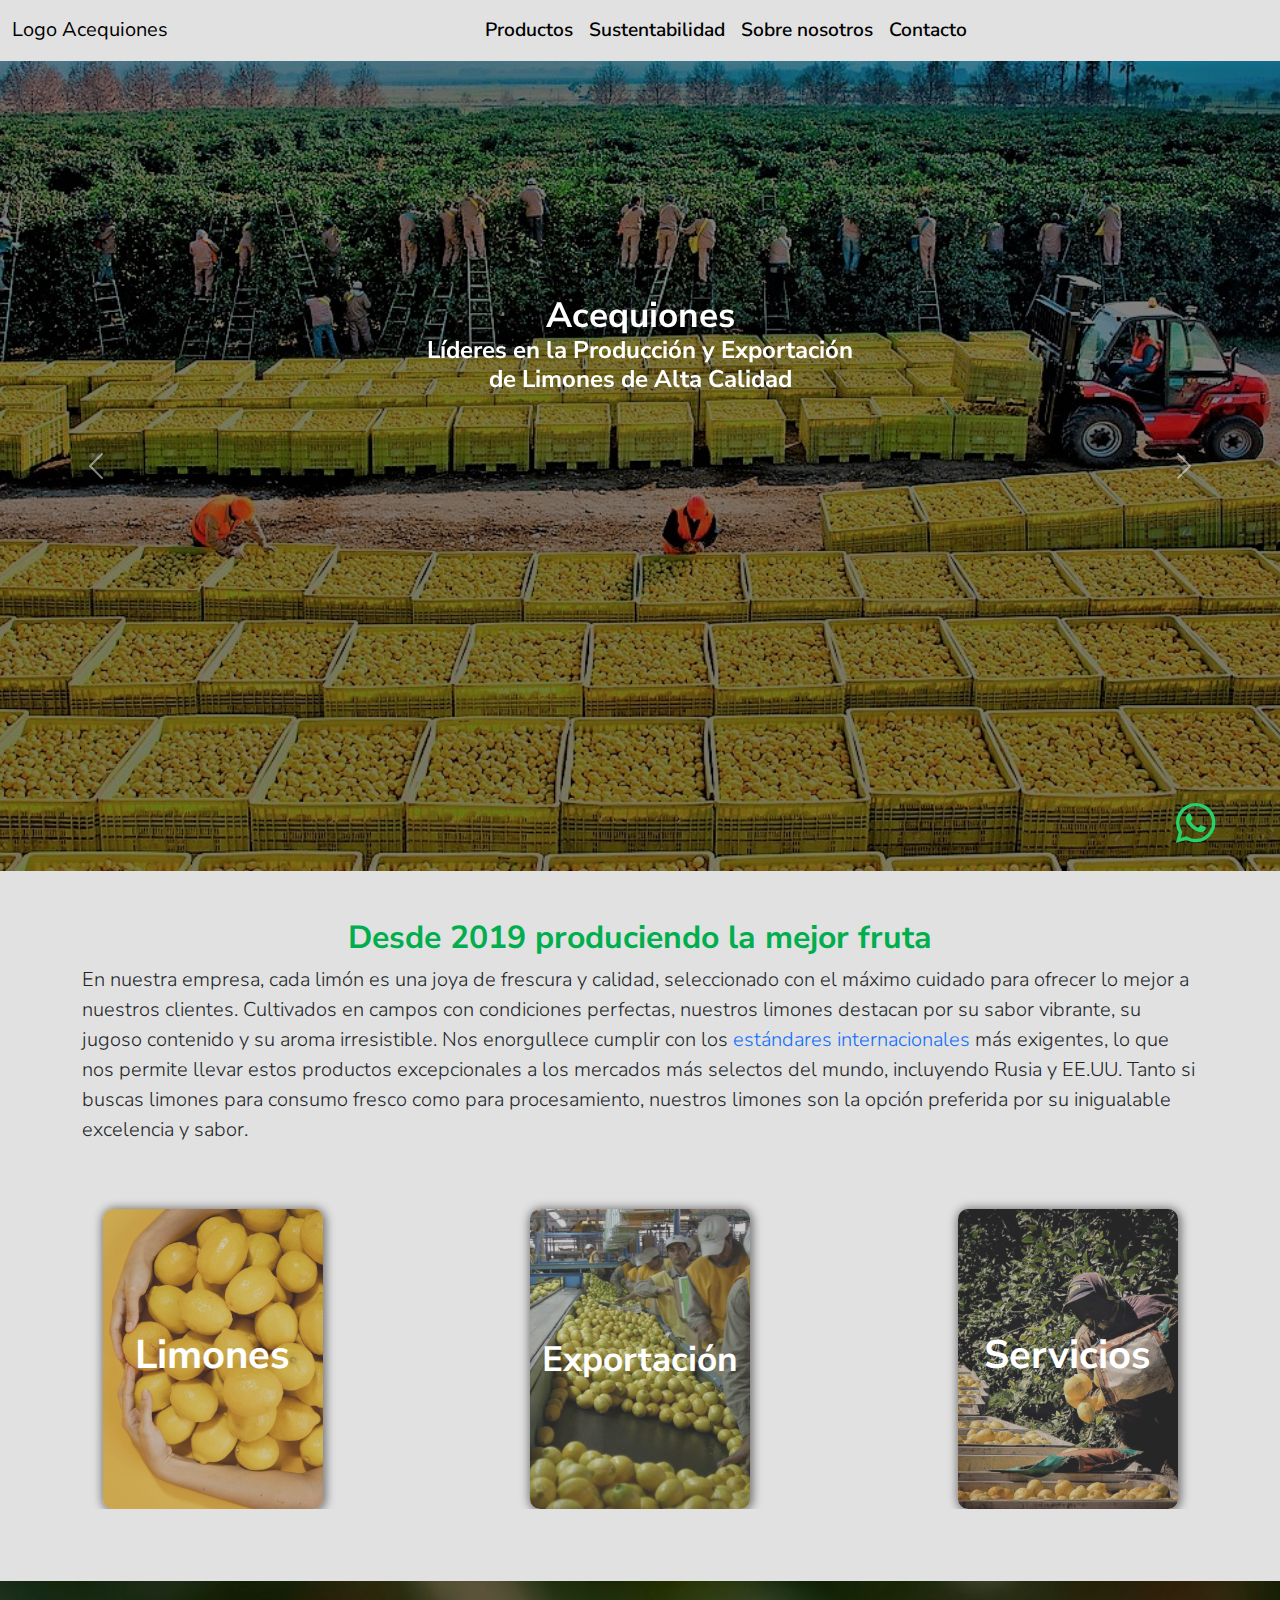
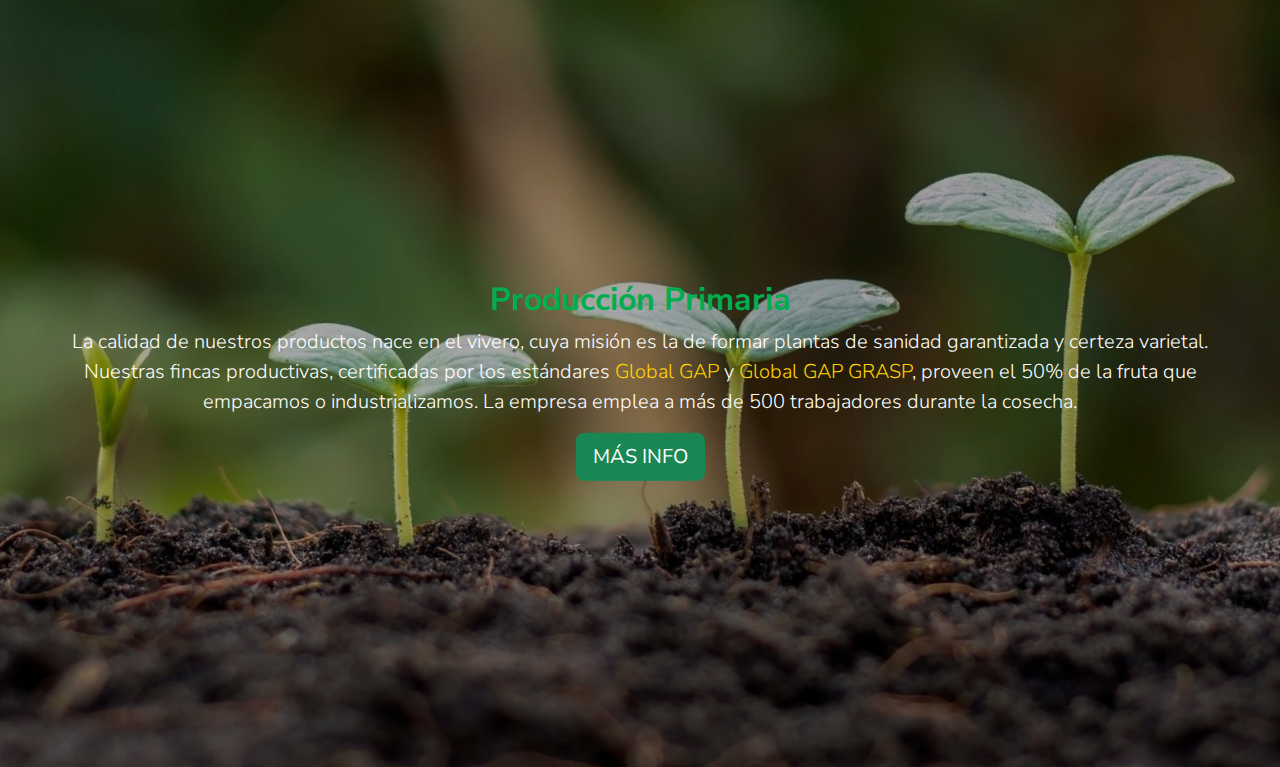
==== index.html @ 0bbd0c88 "section nro 3" ====
<!DOCTYPE html>
<html lang="es">
  <head>
    <meta charset="UTF-8" />
    <meta name="viewport" content="width=device-width, initial-scale=1.0" />
    <meta name="author" content="Alvarez Domínguez José Agustín" />
    <meta
      name="keywords"
      content="Acequiones, limones frescos, exportación de limones, comercio internacional de limones, limones premium, proveedor de limones, limones Argentina,limones EEUU,limones Rusia, venta de limones, limones de calidad, exportación de frutas, comercio global de limones"
    />
    <meta
      name="description"
      content="Acequiones es una empresa líder en la exportación de limones frescos de alta calidad. Proveemos limones premium desde Argentina a mercados internacionales como EE.UU. y Rusia, garantizando frescura y sabor natural en cada envío."
    />

    <link rel="icon" href="#" type="image/svg+xml" />
    <link rel="preconnect" href="https://fonts.googleapis.com" />
    <link rel="preconnect" href="https://fonts.gstatic.com" crossorigin />
    <link
      href="https://fonts.googleapis.com/css2?family=Montserrat:ital,wght@0,100..900;1,100..900&family=Nunito+Sans:ital,opsz,wght@0,6..12,200..1000;1,6..12,200..1000&display=swap"
      rel="stylesheet"
    />
    <link
      href="https://cdn.jsdelivr.net/npm/bootstrap@5.3.3/dist/css/bootstrap.min.css"
      rel="stylesheet"
      integrity="sha384-QWTKZyjpPEjISv5WaRU9OFeRpok6YctnYmDr5pNlyT2bRjXh0JMhjY6hW+ALEwIH"
      crossorigin="anonymous"
    />
    <link
      rel="stylesheet"
      href="https://cdn.jsdelivr.net/npm/bootstrap-icons@1.11.3/font/bootstrap-icons.min.css"
    />
    <link rel="stylesheet" href="./assets/css/style.css" />
    <title>Acequiones | Exportando Frescura Globalmente</title>
  </head>
  <body>
    <header>
      <nav class="navbar navbar-expand-lg">
        <div class="container-fluid">
          <a class="navbar-brand text-black" href="#">Logo Acequiones</a>
          <button
            class="navbar-toggler"
            type="button"
            data-bs-toggle="collapse"
            data-bs-target="#navbarNav"
            aria-controls="navbarNav"
            aria-expanded="false"
            aria-label="Toggle navigation"
          >
            <span class="navbar-toggler-icon"></span>
          </button>
          <div class="collapse navbar-collapse" id="navbarNav">
            <ul class="navbar-nav mx-auto">
              <li class="nav-item text-center">
                <a class="nav-link text-black animacion" href="#">Productos</a>
              </li>

              <li class="nav-item text-center">
                <a class="nav-link text-black animacion" href="#"
                  >Sustentabilidad</a
                >
              </li>
              <li class="nav-item text-center">
                <a class="nav-link text-black animacion" href="#"
                  >Sobre nosotros</a
                >
              </li>
              <li class="nav-item text-center">
                <a class="nav-link text-black animacion" href="#">Contacto</a>
              </li>
            </ul>
          </div>
        </div>
      </nav>
    </header>
    <main>
      <section>
        <div
          id="carouselAutoplaying"
          class="carousel slide d-flex justify-content-center align-items-center"
          data-bs-ride="carousel"
        >
          <div class="carousel-inner">
            <article class="carousel-item active">
              <img
                src="./assets/img/limon3-carousel.jpg"
                class="d-block carousel-img"
                alt="#"
              />
            </article>
            <article class="carousel-item">
              <img
                src="./assets/img/limon2-carousel.jpg"
                class="d-block carousel-img"
                alt="#"
              />
            </article>
            <div class="carousel-caption">
              <h1 class="titulo-principal">Acequiones</h1>
              <h2 class="titulo-principal lead">
                Líderes en la Producción y Exportación de Limones de Alta
                Calidad
              </h2>
            </div>
          </div>
          <button
            class="carousel-control-prev"
            type="button"
            data-bs-target="#carouselAutoplaying"
            data-bs-slide="prev"
          >
            <span class="carousel-control-prev-icon" aria-hidden="true"></span>
            <span class="visually-hidden">Previous</span>
          </button>
          <button
            class="carousel-control-next"
            type="button"
            data-bs-target="#carouselAutoplaying"
            data-bs-slide="next"
          >
            <span class="carousel-control-next-icon" aria-hidden="true"></span>
            <span class="visually-hidden">Next</span>
          </button>
        </div>
      </section>
      <section class="section-2">
        <article class="container py-5">
          <h3 class="h2 text-center">Desde 2019 produciendo la mejor fruta</h3>
          <p class="lead">
            En nuestra empresa, cada limón es una joya de frescura y calidad,
            seleccionado con el máximo cuidado para ofrecer lo mejor a nuestros
            clientes. Cultivados en campos con condiciones perfectas, nuestros
            limones destacan por su sabor vibrante, su jugoso contenido y su
            aroma irresistible. Nos enorgullece cumplir con los
            <a
              href="https://www.fao.org/fao-who-codexalimentarius/sh-proxy/en/?lnk=1&url=https%253A%252F%252Fworkspace.fao.org%252Fsites%252Fcodex%252FStandards%252FCXS%2B213-1999%252FCXS_213s.pdf"
              target="_blank"
              >estándares internacionales</a
            >
            más exigentes, lo que nos permite llevar estos productos
            excepcionales a los mercados más selectos del mundo, incluyendo
            Rusia y EE.UU. Tanto si buscas limones para consumo fresco como para
            procesamiento, nuestros limones son la opción preferida por su
            inigualable excelencia y sabor.
          </p>
        </article>
        <div class="container">
          <div class="row justify-content-between gap-3 centrar">
            <article
              class="col-12 col-md-5 col-lg-3 d-flex justify-content-center"
            >
              <div class="tarjeta-interna">
                <img
                  src="./assets/img/lemon-card.jpeg"
                  class="tarjeta-interna__image"
                  alt=""
                />
                <div class="tarjeta-externa">
                  <p class="fw-bold h1 text-white">Limones</p>
                </div>
              </div>
            </article>
            <article
              class="col-12 col-md-5 col-lg-3 d-flex justify-content-center"
            >
              <div class="tarjeta-interna">
                <img
                  src="./assets/img/lemo0n-card2.jpg"
                  class="tarjeta-interna__image"
                  alt=""
                />
                <div class="tarjeta-externa">
                  <p class="fw-bold titulo-principal text-white">Exportación</p>
                </div>
              </div>
            </article>
            <article
              class="col-12 col-md-5 col-lg-3 d-flex justify-content-center"
            >
              <a href="https://google.com.ar">
                <div class="tarjeta-interna">
                  <img
                    src="./assets/img/lemon-card3.jpg"
                    class="tarjeta-interna__image"
                    alt=""
                  />
                  <div class="tarjeta-externa">
                    <p class="fw-bold h1 text-white">Servicios</p>
                  </div>
                </div>
              </a>
            </article>
          </div>
        </div>
      </section>
      <section>
        <article class="section-2 position-relative pt-5">
          <img
            src="./assets/img/lemon-section3.jpg"
            class="carousel-img pt-4"
            alt="plantación de limones"
          />
          <div class="text-center p-2 overflow">
            <h3 class="h2">Producción Primaria</h3>
            <p class="lead ">
              La calidad de nuestros productos nace en el vivero, cuya misión es
              la de formar plantas de sanidad garantizada y certeza varietal.
              Nuestras fincas productivas, certificadas por los estándares
              <a href="https://www.globalgap.org/" class="amarillo-limon"
                >Global GAP</a
              >
              y
              <a href="https://www.globalgap.org/" class="amarillo-limon"
                >Global GAP GRASP</a
              >, proveen el 50% de la fruta que empacamos o industrializamos. La
              empresa emplea a más de 500 trabajadores durante la cosecha.
            </p>
            <a href="./assets/pages/aboutUs.html"
              ><button class="btn btn-lg btn-success">MÁS INFO</button></a
            >
          </div>
        </article>
      </section>
      <a
        href="https://wa.me/543813994145?text=Hola%20quiero%20realizar%20una%20consulta%20acerca%20de: "
        ><i class="bi bi-whatsapp icon-fixed"></i
      ></a>
    </main>
    <footer></footer>
    <script
      src="https://cdn.jsdelivr.net/npm/bootstrap@5.3.3/dist/js/bootstrap.bundle.min.js"
      integrity="sha384-YvpcrYf0tY3lHB60NNkmXc5s9fDVZLESaAA55NDzOxhy9GkcIdslK1eN7N6jIeHz"
      crossorigin="anonymous"
    ></script>
  </body>
</html>
---- assets/css/style.css ----
* {
  margin: 0;
  padding: 0;
  box-sizing: border-box;
}

:root {
  --verde-lima: #a8e06a;
  --verde-oscuro: #00ae4d;
  --amarillo-limon: #ffd500;
  --blanco: #ffffff;
  --gris-claro: #e1e1e1;
}

/* Colores principales */
.amarillo-limon {
  color: #ffd500;
}

.amarillo-limon:hover {
  color: #ffff00 !important;
}

.verde-lima {
  color: #a8e06a;
}

.verde-oscuro {
  color: #00ae4d;
}

body {
  font-family: "Nunito Sans", sans-serif;
  -webkit-font-smoothing: antialiased;
}

nav {
  background-color: var(--gris-claro);
}

/* Estilos del navbar */
.animacion {
  position: relative;
  display: inline-block;
  font-size: 1.2rem;
  font-weight: 600;
}

.animacion::after {
  content: "";
  position: absolute;
  bottom: 0;
  left: 0;
  width: 0;
  height: 3px;
  background-color: var(--verde-oscuro);
  transition: width 0.5s ease;
}

.animacion:hover::after {
  width: 95%;
}

/* Estilos del carousel */
.carousel-img {
  height: 90vh;
  width: 100%;
  object-fit: cover;
  object-position: 50% 20%;
  filter: brightness(65%);
}

.carousel-caption {
  position: absolute;
  top: 50%;
  left: 50%;
  transform: translate(-50%, -50%);
  text-align: center;
  color: var(--blanco);
}

.titulo-principal {
  font-weight: bold;
  font-size: 2.2rem;
  margin: 0;
}

.carousel-caption h2 {
  font-size: 1.5rem;
}

/* Estilos section 2  */
.section-2 {
  background-color: var(--gris-claro);
}
.section-2 h3 {
  color: var(--verde-oscuro);
  font-weight: bold;
}
.section-2 a {
  text-decoration: none;
}
.section-2 a:hover {
  color: blue;
}

/* Estilos de las card del section 2 */

.tarjeta-interna {
  position: relative;
  border-radius: 10px;
  width: 220px;
  height: 300px;
  background-color: whitesmoke;
  box-shadow: 1px 1px 12px grey;
  transform: preserve-3d;
  perspective: 2000px;
  display: flex;
  align-items: center;
  justify-content: center;
  color: #000;
}

.tarjeta-externa {
  top: 0;
  position: absolute;
  background-color: #6f6f6f58;
  width: 100%;
  height: 100%;
  border-radius: 10px;
  cursor: pointer;
  transition: all 0.5s;
  transform-origin: 0;
  box-shadow: 1px 1px 10px grey;
  display: flex;
  align-items: center;
  justify-content: center;
}

.tarjeta-interna:hover .tarjeta-externa {
  transition: all 0.5s;
  transform: rotateY(-80deg);
}

.tarjeta-interna__image {
  width: 100%;
  height: 100%;
  object-fit: cover;
  overflow: hidden;
  border-radius: 10px;
}

/* Estilos del section 3  */
.overflow {
  position: absolute;
  width: 90%;
  max-height: 450px;
  top: 55%;
  left: 50%;
  transform: translate(-50%, -50%);
  color: var(--blanco);
}

/* Estilos del icono fijo de WhatsApp */
.icon-fixed {
  position: fixed;
  bottom: 5%;
  right: 5%;
  font-size: 2.5rem;
  color: #25d366;
  z-index: 11;
}

/* Media queries correspondientes */

@media (max-width: 768px) {
  .carousel-caption h2 {
    font-size: 1.2rem;
  }
  .centrar {
    justify-content: center !important;
  }
}

@media (max-width: 576px) {
  .carousel-caption h2 {
    font-size: 1rem;
  }
}
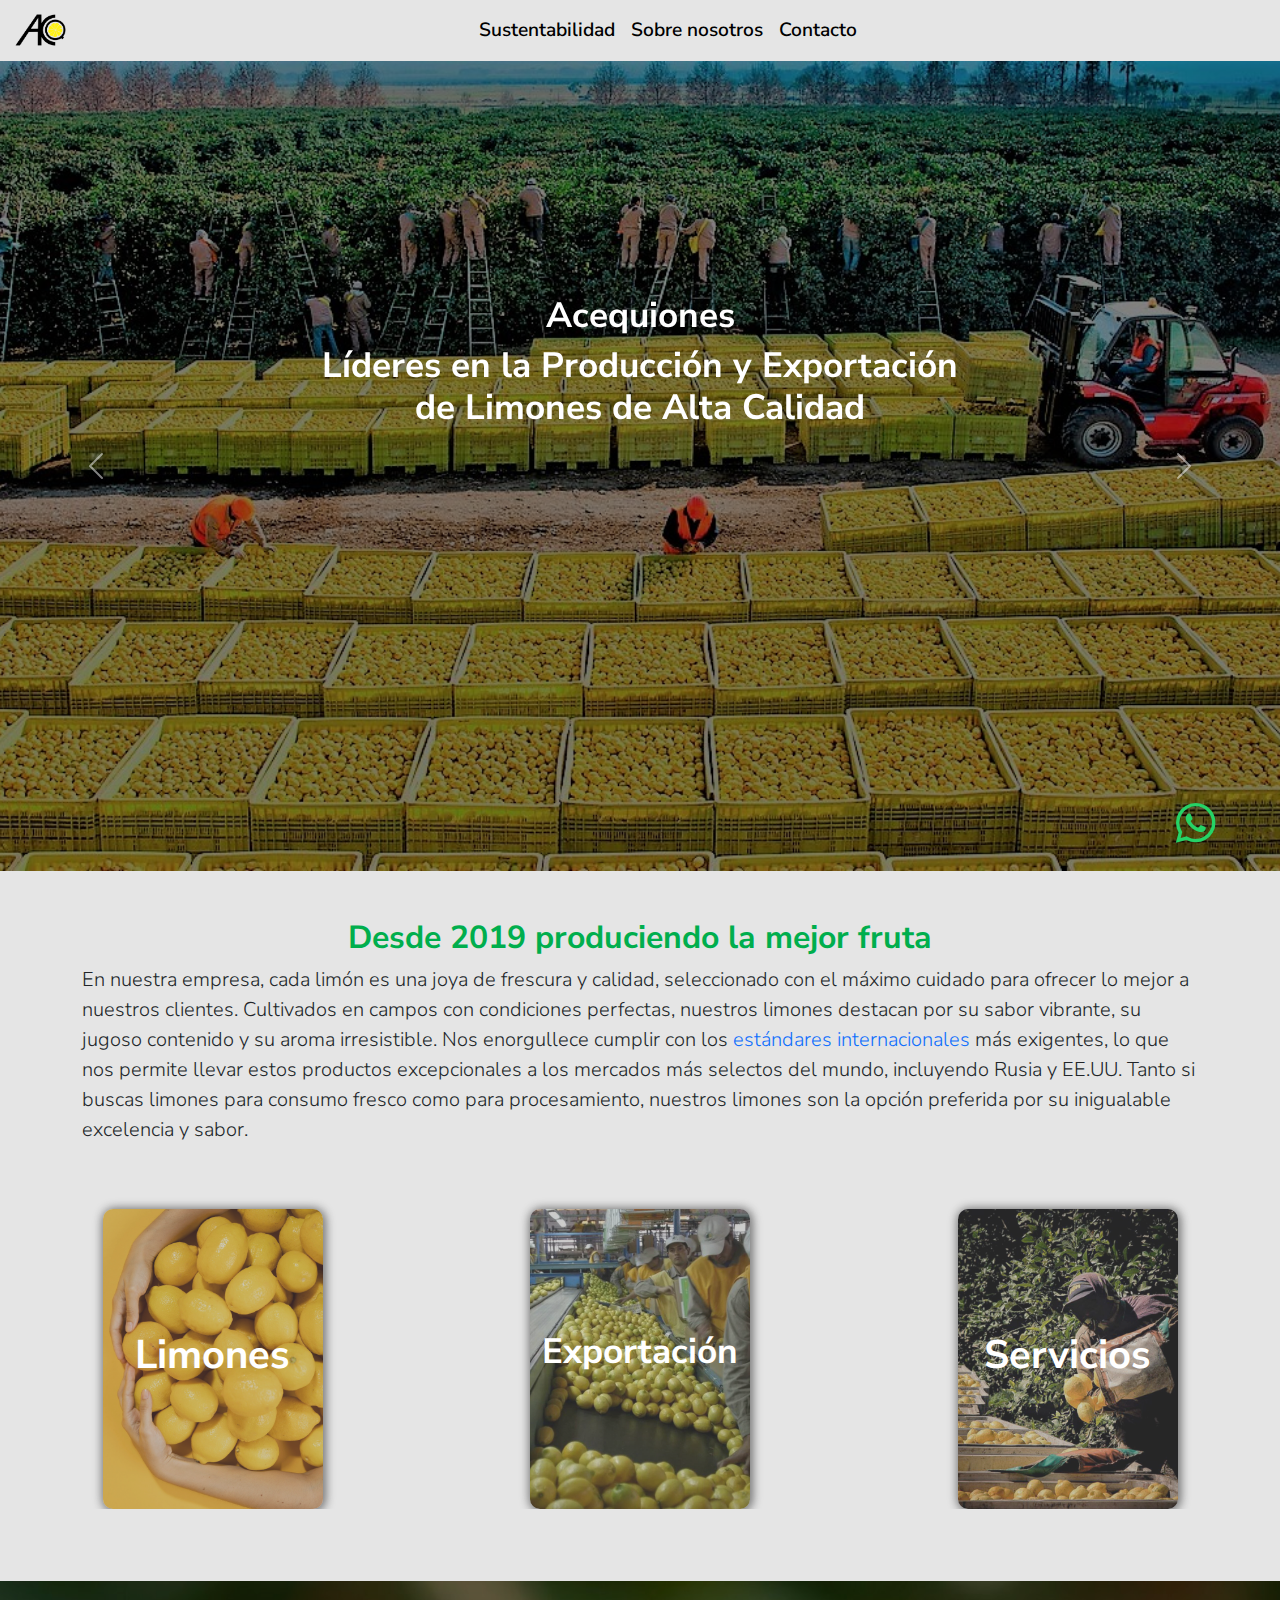
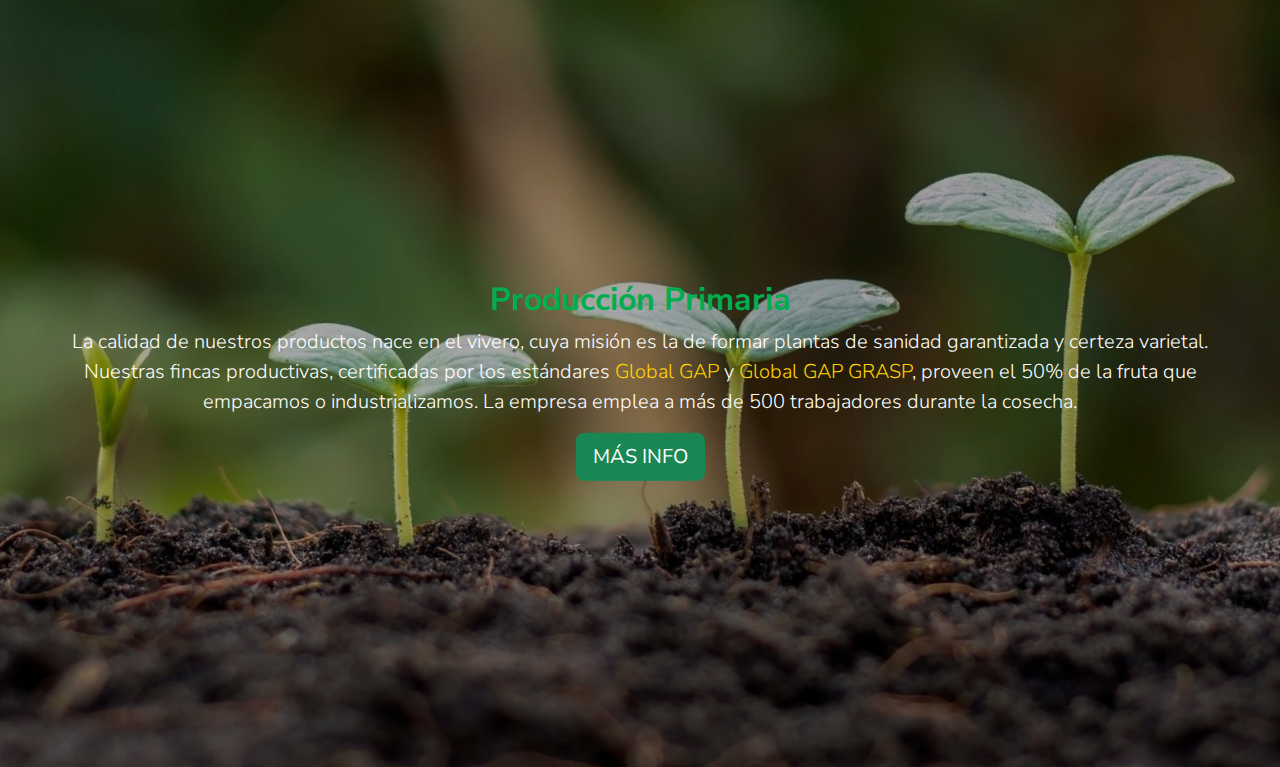
==== commit 92f99a6f: "Se creo la rama dev y se agregaron los archivos principales" ====
--- a/index.html
+++ b/index.html
@@ -13,7 +13,11 @@
       content="Acequiones es una empresa líder en la exportación de limones frescos de alta calidad. Proveemos limones premium desde Argentina a mercados internacionales como EE.UU. y Rusia, garantizando frescura y sabor natural en cada envío."
     />
 
-    <link rel="icon" href="#" type="image/svg+xml" />
+    <link
+      rel="icon"
+      href="./assets/img/logos/logo-blanco-svg.svg"
+      type="image/svg+xml"
+    />
     <link rel="preconnect" href="https://fonts.googleapis.com" />
     <link rel="preconnect" href="https://fonts.gstatic.com" crossorigin />
     <link
@@ -37,7 +41,12 @@
     <header>
       <nav class="navbar navbar-expand-lg">
         <div class="container-fluid">
-          <a class="navbar-brand text-black" href="#">Logo Acequiones</a>
+          <a href="./index.html">
+            <img
+              src="./assets/img/logos/logo-negro-png.png"
+              alt=""
+              class="img-brand"
+          /></a>
           <button
             class="navbar-toggler"
             type="button"
@@ -52,21 +61,25 @@
           <div class="collapse navbar-collapse" id="navbarNav">
             <ul class="navbar-nav mx-auto">
               <li class="nav-item text-center">
-                <a class="nav-link text-black animacion" href="#">Productos</a>
-              </li>
-
-              <li class="nav-item text-center">
-                <a class="nav-link text-black animacion" href="#"
+                <a
+                  class="nav-link text-black animacion"
+                  href="./assets/pages/sustentabilidad.html"
                   >Sustentabilidad</a
                 >
               </li>
               <li class="nav-item text-center">
-                <a class="nav-link text-black animacion" href="#"
+                <a
+                  class="nav-link text-black animacion"
+                  href="./assets/pages/sobre-nosotros.html"
                   >Sobre nosotros</a
                 >
               </li>
               <li class="nav-item text-center">
-                <a class="nav-link text-black animacion" href="#">Contacto</a>
+                <a
+                  class="nav-link text-black animacion"
+                  href="./assets/pages/contact.html"
+                  >Contacto</a
+                >
               </li>
             </ul>
           </div>
@@ -85,14 +98,14 @@
               <img
                 src="./assets/img/limon3-carousel.jpg"
                 class="d-block carousel-img"
-                alt="#"
+                alt="Campo de limones"
               />
             </article>
             <article class="carousel-item">
               <img
                 src="./assets/img/limon2-carousel.jpg"
                 class="d-block carousel-img"
-                alt="#"
+                alt="Camiones de limones"
               />
             </article>
             <div class="carousel-caption">
@@ -153,7 +166,8 @@
                 <img
                   src="./assets/img/lemon-card.jpeg"
                   class="tarjeta-interna__image"
-                  alt=""
+                  alt="limones amarillos"
+                  loading="lazy"
                 />
                 <div class="tarjeta-externa">
                   <p class="fw-bold h1 text-white">Limones</p>
@@ -167,7 +181,8 @@
                 <img
                   src="./assets/img/lemo0n-card2.jpg"
                   class="tarjeta-interna__image"
-                  alt=""
+                  alt="Hombres seleccionando limones"
+                  loading="lazy"
                 />
                 <div class="tarjeta-externa">
                   <p class="fw-bold titulo-principal text-white">Exportación</p>
@@ -177,12 +192,13 @@
             <article
               class="col-12 col-md-5 col-lg-3 d-flex justify-content-center"
             >
-              <a href="https://google.com.ar">
+              <a href="#">
                 <div class="tarjeta-interna">
                   <img
                     src="./assets/img/lemon-card3.jpg"
                     class="tarjeta-interna__image"
-                    alt=""
+                    alt="Hombre cosechando limones"
+                    loading="lazy"
                   />
                   <div class="tarjeta-externa">
                     <p class="fw-bold h1 text-white">Servicios</p>
@@ -199,10 +215,11 @@
             src="./assets/img/lemon-section3.jpg"
             class="carousel-img pt-4"
             alt="plantación de limones"
+            loading="lazy"
           />
           <div class="text-center p-2 overflow">
             <h3 class="h2">Producción Primaria</h3>
-            <p class="lead ">
+            <p class="lead">
               La calidad de nuestros productos nace en el vivero, cuya misión es
               la de formar plantas de sanidad garantizada y certeza varietal.
               Nuestras fincas productivas, certificadas por los estándares
@@ -215,14 +232,15 @@
               >, proveen el 50% de la fruta que empacamos o industrializamos. La
               empresa emplea a más de 500 trabajadores durante la cosecha.
             </p>
-            <a href="./assets/pages/aboutUs.html"
+            <a href="./assets/pages/error-404.html" target="_blank"
               ><button class="btn btn-lg btn-success">MÁS INFO</button></a
             >
           </div>
         </article>
       </section>
       <a
-        href="https://wa.me/543813994145?text=Hola%20quiero%20realizar%20una%20consulta%20acerca%20de: "
+        href="https://wa.me/543813994145?text=Hola%20quiero%20realizar%20una%20consulta%20acerca%20de:"
+        target="_blank"
         ><i class="bi bi-whatsapp icon-fixed"></i
       ></a>
     </main>
--- a/assets/css/style.css
+++ b/assets/css/style.css
@@ -9,7 +9,7 @@
   --verde-oscuro: #00ae4d;
   --amarillo-limon: #ffd500;
   --blanco: #ffffff;
-  --gris-claro: #e1e1e1;
+  --gris-claro: #e5e5e5;
 }
 
 /* Colores principales */
@@ -32,12 +32,16 @@
 body {
   font-family: "Nunito Sans", sans-serif;
   -webkit-font-smoothing: antialiased;
-}
-
+  display: flex;
+  flex-direction: column;
+  height: 100vh;
+}
+main {
+  flex-grow: 1;
+}
 nav {
   background-color: var(--gris-claro);
 }
-
 /* Estilos del navbar */
 .animacion {
   position: relative;
@@ -61,6 +65,11 @@
   width: 95%;
 }
 
+.img-brand {
+  width:auto;
+  max-width: 100%;
+  max-height: 40px;
+}
 /* Estilos del carousel */
 .carousel-img {
   height: 90vh;
@@ -74,6 +83,7 @@
   position: absolute;
   top: 50%;
   left: 50%;
+  width: 50%;
   transform: translate(-50%, -50%);
   text-align: center;
   color: var(--blanco);
@@ -82,11 +92,6 @@
 .titulo-principal {
   font-weight: bold;
   font-size: 2.2rem;
-  margin: 0;
-}
-
-.carousel-caption h2 {
-  font-size: 1.5rem;
 }
 
 /* Estilos section 2  */
@@ -161,6 +166,180 @@
   color: var(--blanco);
 }
 
+/* Estilos pagina de error-404 */
+
+.error_logo {
+  width: 100px;
+  height: 100px;
+}
+.error_container {
+  display: flex;
+  flex-direction: column;
+  justify-content: center;
+  align-items: center;
+  gap: 10px;
+  margin: 0 10px;
+}
+
+.error_code {
+  width: 100%;
+  margin: 0 auto;
+  font-weight: 800;
+  display: flex;
+  justify-content: center;
+  align-items: center;
+  gap: 10px;
+}
+
+.error_code p {
+  font-size: 6rem;
+}
+
+.error_code p:first-of-type {
+  animation: fall 0.8s linear;
+  transform: rotateZ(-20deg);
+  color: rgb(14, 14, 14);
+}
+
+.error_code p:last-of-type {
+  animation: fall 1s linear;
+  transform: rotateZ(8deg);
+  color: rgb(14, 14, 14);
+}
+
+.error_code p:nth-of-type(2) {
+  color: var(--amarillo-limon);
+  animation: bounce 0.5s 1.2s linear forwards;
+  opacity: 0;
+}
+
+.error_title {
+  font-size: 1.7rem;
+  font-weight: 700;
+  padding: 0 3%;
+  text-align: center;
+  color: var(--gris-claro);
+}
+
+.error_description {
+  font-size: 1.2rem;
+  text-align: center;
+  line-height: 1.6;
+  padding: 0 10%;
+  color: var(--gris-claro);
+}
+
+/* Estilos de la pagina de contacto */
+
+.contacto-titulo {
+  color: white;
+  letter-spacing: 3px;
+}
+
+
+.contact-bg {
+  background-image: url("../img/contact-img.jpg");
+  background-size: cover;
+  background-position: center;
+  background-repeat: no-repeat;
+  background-attachment: fixed;
+}
+.contact-map {
+  width: 100%;
+  height: 15rem;
+  border-radius: 8px;
+  filter: brightness(75%);
+  transition: 0.3s;
+}
+.contact-map:hover {
+  filter: brightness(100%);
+}
+
+.form-control:focus {
+  box-shadow: none;
+}
+
+/* Pagina de contacto */
+.text-area-consulta {
+  resize: none;
+  max-height: 80px !important;
+  min-height: 60px !important;
+  field-sizing: content;
+}
+
+.mapaAcequiones {
+  border: 0;
+  width: 100%;
+  height: 380px;
+  border-radius: 8px;
+  filter: brightness(80%);
+  transition-duration: 0.3s;
+}
+
+.mapaAcequiones:hover {
+  filter: brightness(100%);
+}
+.flexible {
+  display: flex;
+  justify-content: center;
+  gap: 1.5rem;
+  padding: 3rem;
+}
+
+.paddingResponsive {
+  padding: 3rem;
+}
+
+/* Boton de submit de formulario de contacto */
+
+.btn-contacto {
+  position: relative;
+  display: inline-block;
+  padding: 12px 24px;
+  border: none;
+  font-size: 16px;
+  background-color: inherit;
+  border-radius: 100px;
+  font-weight: 600;
+  color: #ffffffc1;
+  box-shadow: 0 0 0 2px #ffffff20;
+  cursor: pointer;
+  overflow: hidden;
+  transition: all 0.6s cubic-bezier(0.23, 1, 0.32, 1);
+}
+
+.btn-contacto span:last-child {
+  position: absolute;
+  top: 50%;
+  left: 50%;
+  transform: translate(-50%, -50%);
+  width: 20px;
+  height: 20px;
+  background-color: var(--verde-lima);
+  border-radius: 50%;
+  opacity: 0;
+  transition: all 0.8s cubic-bezier(0.23, 1, 0.32, 1);
+}
+
+.btn-contacto span:first-child {
+  position: relative;
+  z-index: 1;
+}
+
+.btn-contacto:hover {
+  color: var(--blanco);
+}
+
+.btn-contacto:active {
+  scale: 0.95;
+}
+
+.btn-contacto:hover span:last-child {
+  width: 150px;
+  height: 150px;
+  opacity: 1;
+}
+
 /* Estilos del icono fijo de WhatsApp */
 .icon-fixed {
   position: fixed;
@@ -186,4 +365,39 @@
   .carousel-caption h2 {
     font-size: 1rem;
   }
-}
+  .mapaAcequiones {
+    height: 175px;
+  }
+}
+
+@keyframes fall {
+  0% {
+    transform: translateY(-100vh);
+  }
+  100% {
+    transform: translateY(0);
+  }
+}
+
+@keyframes bounce {
+  0%,
+  40%,
+  75%,
+  95% {
+    transform: translateY(0);
+    opacity: 1;
+  }
+  15% {
+    transform: translateY(20px);
+  }
+  65% {
+    transform: translateY(95px);
+  }
+  85% {
+    transform: translateY(15px);
+  }
+  100% {
+    transform: rotateZ(25deg);
+    opacity: 1;
+  }
+}
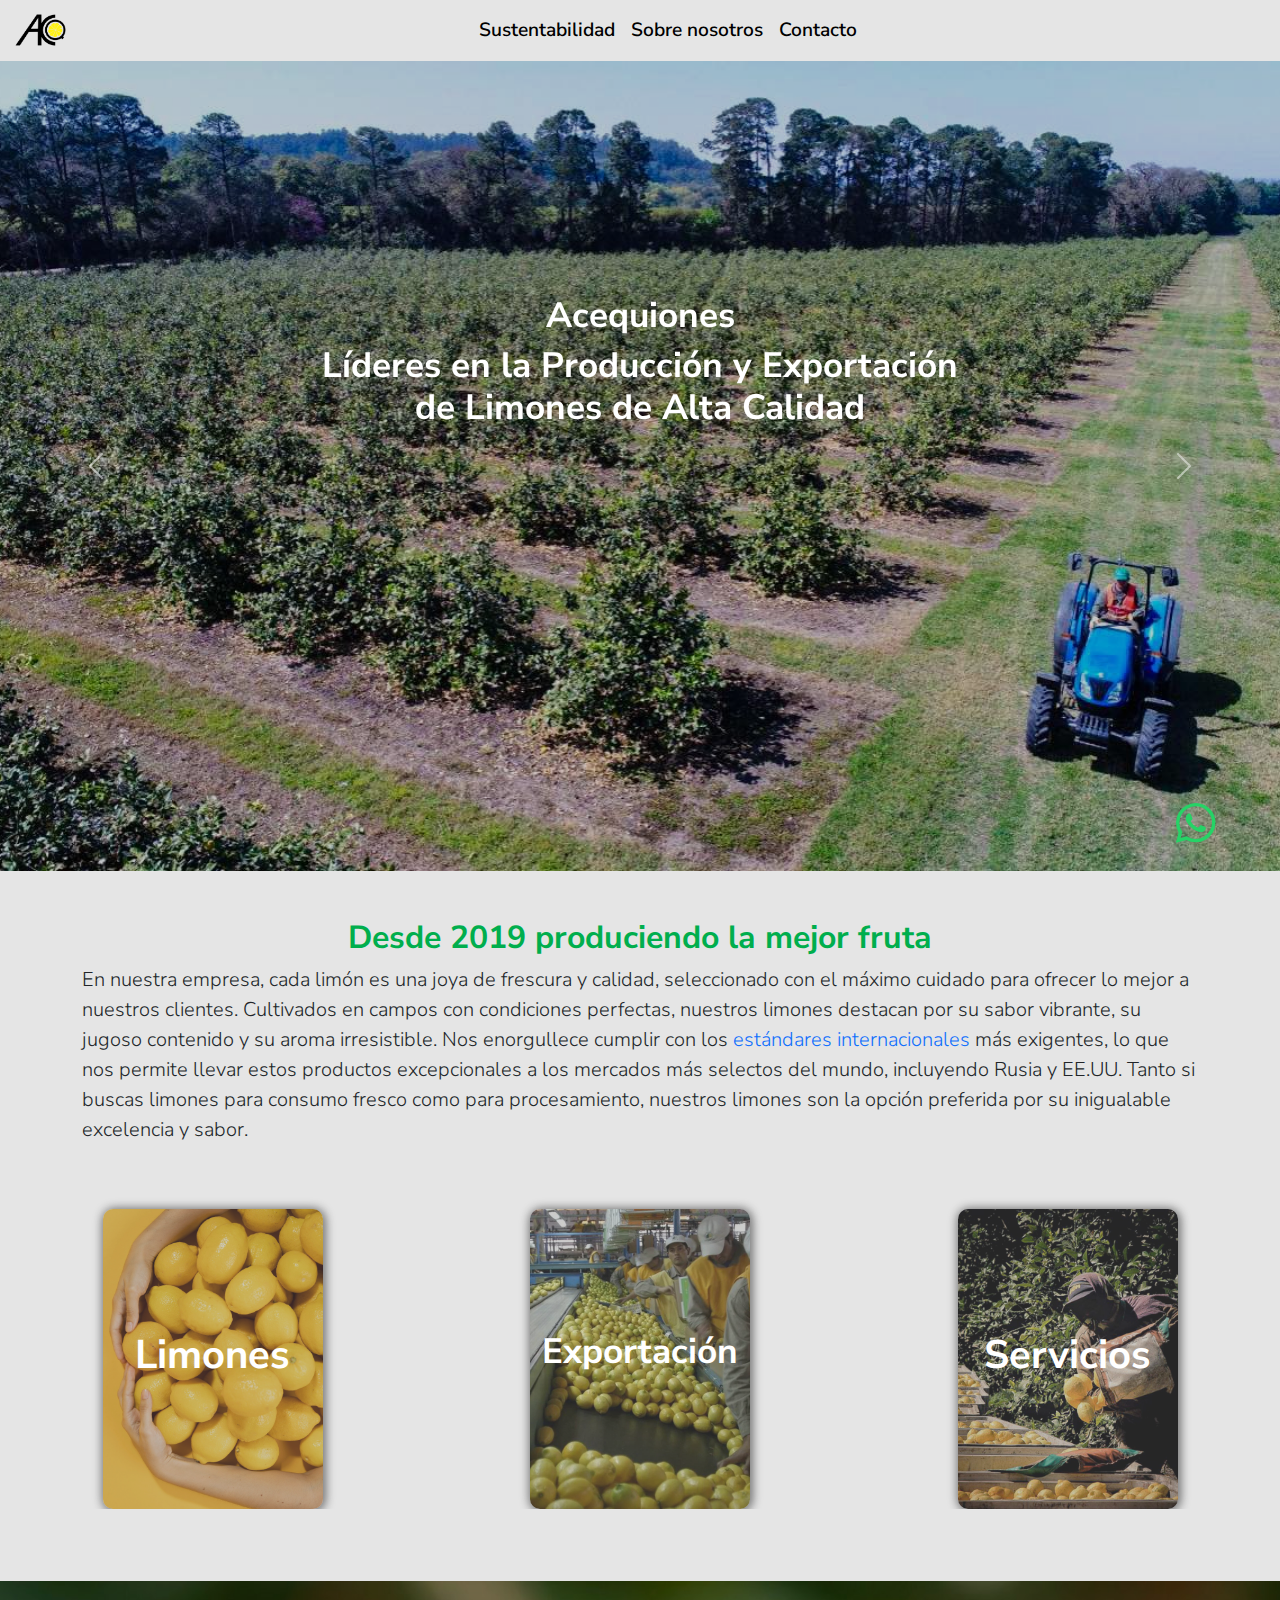
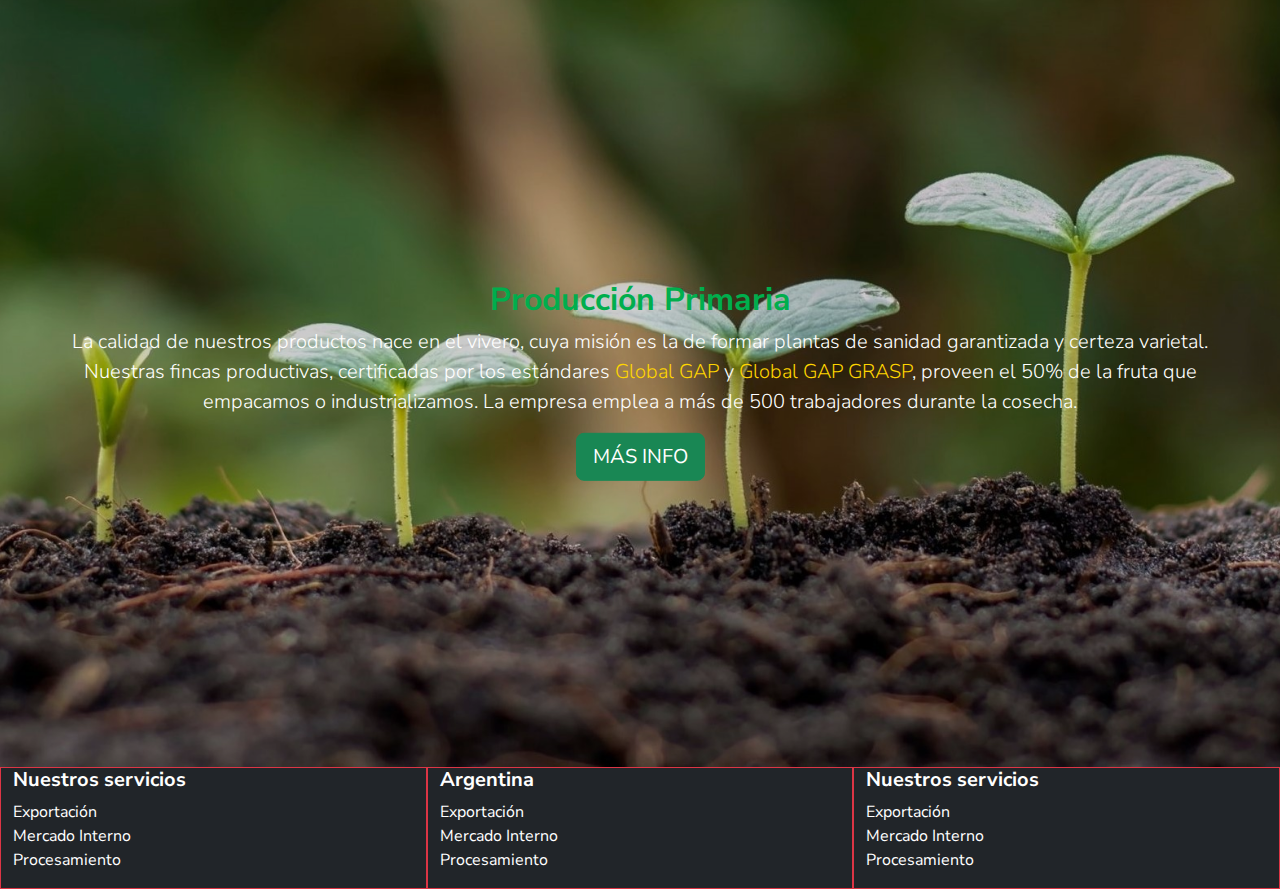
==== commit 06352865: "Se agregaron atributos al formulario de contacto" ====
--- a/index.html
+++ b/index.html
@@ -96,7 +96,7 @@
           <div class="carousel-inner">
             <article class="carousel-item active">
               <img
-                src="./assets/img/limon3-carousel.jpg"
+                src="./assets/img/images-acequiones/campo-imagen3.jpeg"
                 class="d-block carousel-img"
                 alt="Campo de limones"
               />
@@ -238,17 +238,54 @@
           </div>
         </article>
       </section>
+      <section></section>
       <a
         href="https://wa.me/543813994145?text=Hola%20quiero%20realizar%20una%20consulta%20acerca%20de:"
         target="_blank"
         ><i class="bi bi-whatsapp icon-fixed"></i
       ></a>
     </main>
-    <footer></footer>
+    <footer class="bg-dark text-white">
+      <section class="container-fluid">
+        <div class="row">
+          <article class="col-12 col-md-4 col-lg-4 border border-danger">
+            <div class="">
+              <ul class="list-unstyled">
+                <h5 class="fw-bold">Nuestros servicios</h5>
+                <li>Exportación</li>
+                <li>Mercado Interno</li>
+                <li>Procesamiento</li>
+              </ul>
+            </div>
+          </article>
+          <article class="col-12 col-md-4 col-lg-4 border border-danger">
+            <div class="">
+              <ul class="list-unstyled">
+                <h5 class="fw-bold">Argentina</h5>
+                <li>Exportación</li>
+                <li>Mercado Interno</li>
+                <li>Procesamiento</li>
+              </ul>
+            </div>
+          </article>
+          <article class="col-12 col-md-4 col-lg-4 border border-danger">
+            <div class="">
+              <ul class="list-unstyled">
+                <h5 class="fw-bold">Nuestros servicios</h5>
+                <li>Exportación</li>
+                <li>Mercado Interno</li>
+                <li>Procesamiento</li>
+              </ul>
+            </div>
+          </article>
+        </div>
+      </section>
+    </footer>
     <script
       src="https://cdn.jsdelivr.net/npm/bootstrap@5.3.3/dist/js/bootstrap.bundle.min.js"
       integrity="sha384-YvpcrYf0tY3lHB60NNkmXc5s9fDVZLESaAA55NDzOxhy9GkcIdslK1eN7N6jIeHz"
       crossorigin="anonymous"
     ></script>
+    <script src="./assets/js/main.js"></script>
   </body>
 </html>
--- a/assets/css/style.css
+++ b/assets/css/style.css
@@ -76,7 +76,7 @@
   width: 100%;
   object-fit: cover;
   object-position: 50% 20%;
-  filter: brightness(65%);
+  filter: brightness(80%);
 }
 
 .carousel-caption {
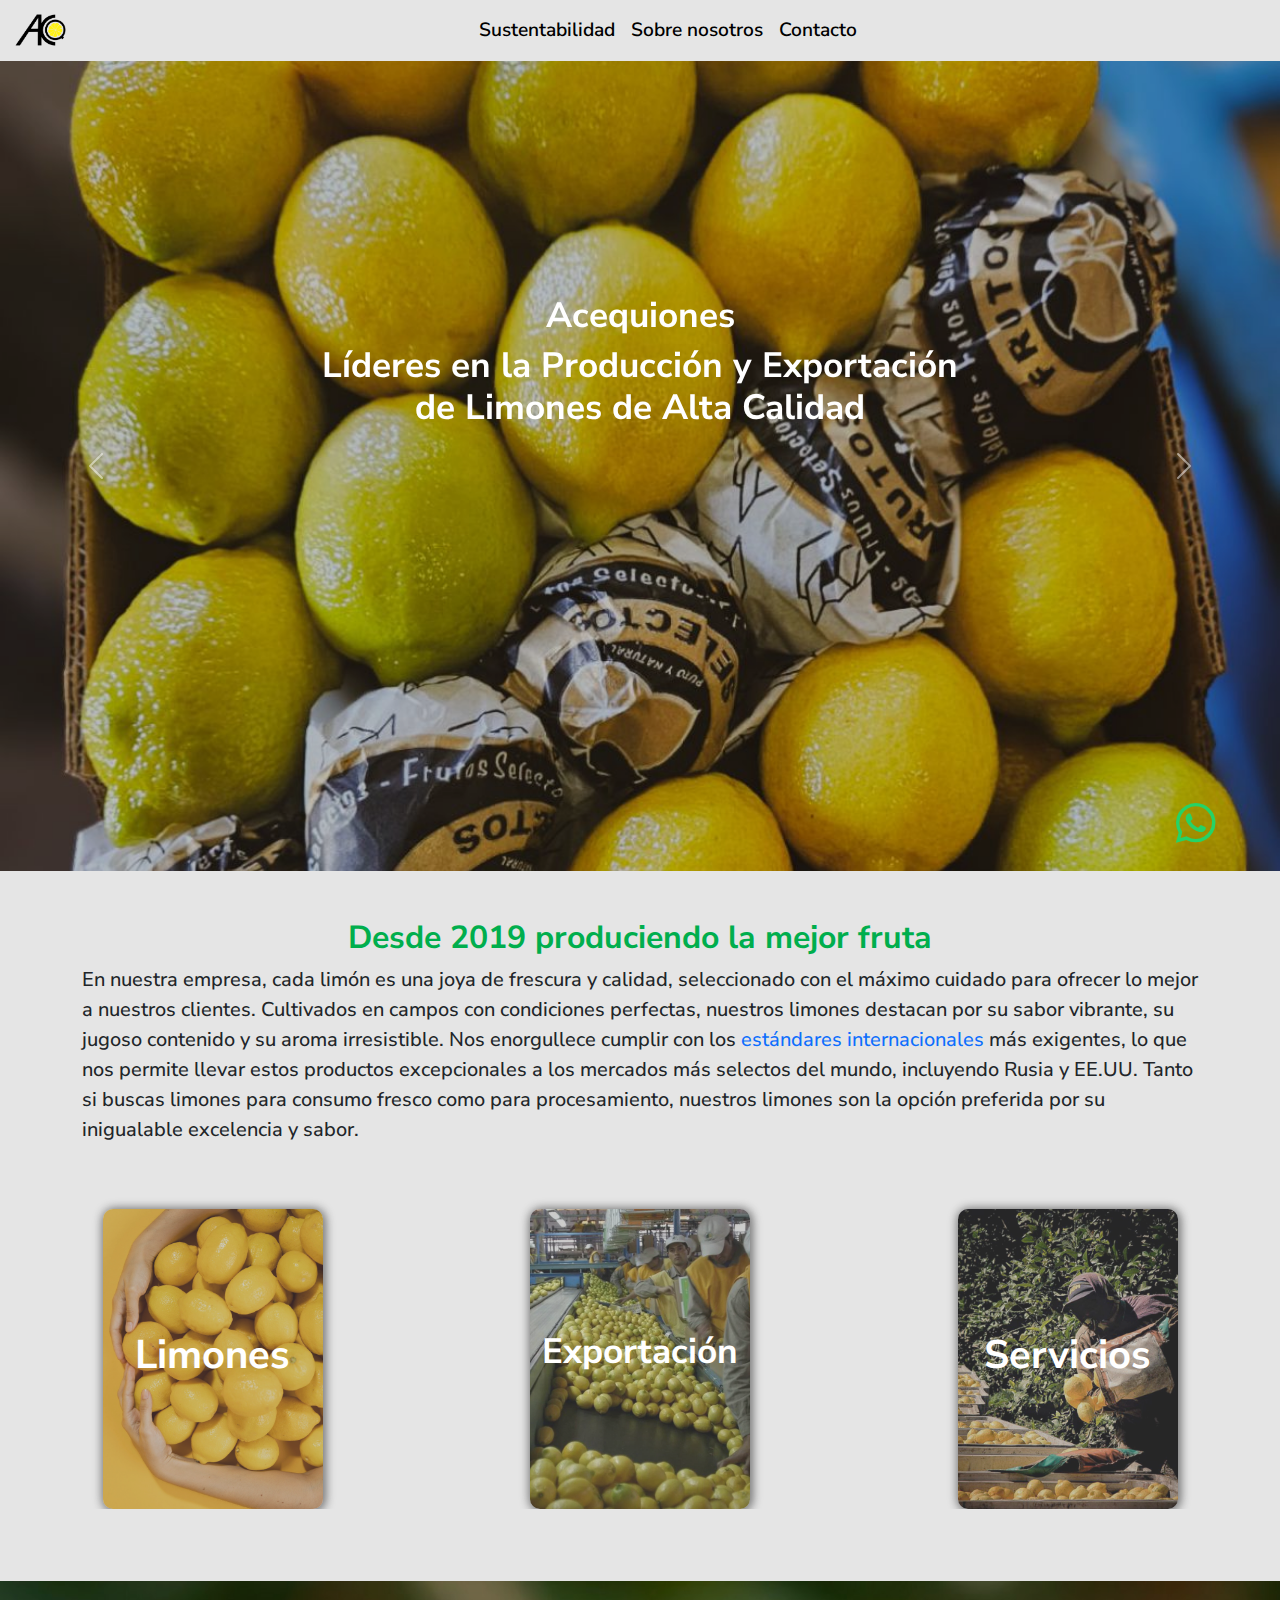
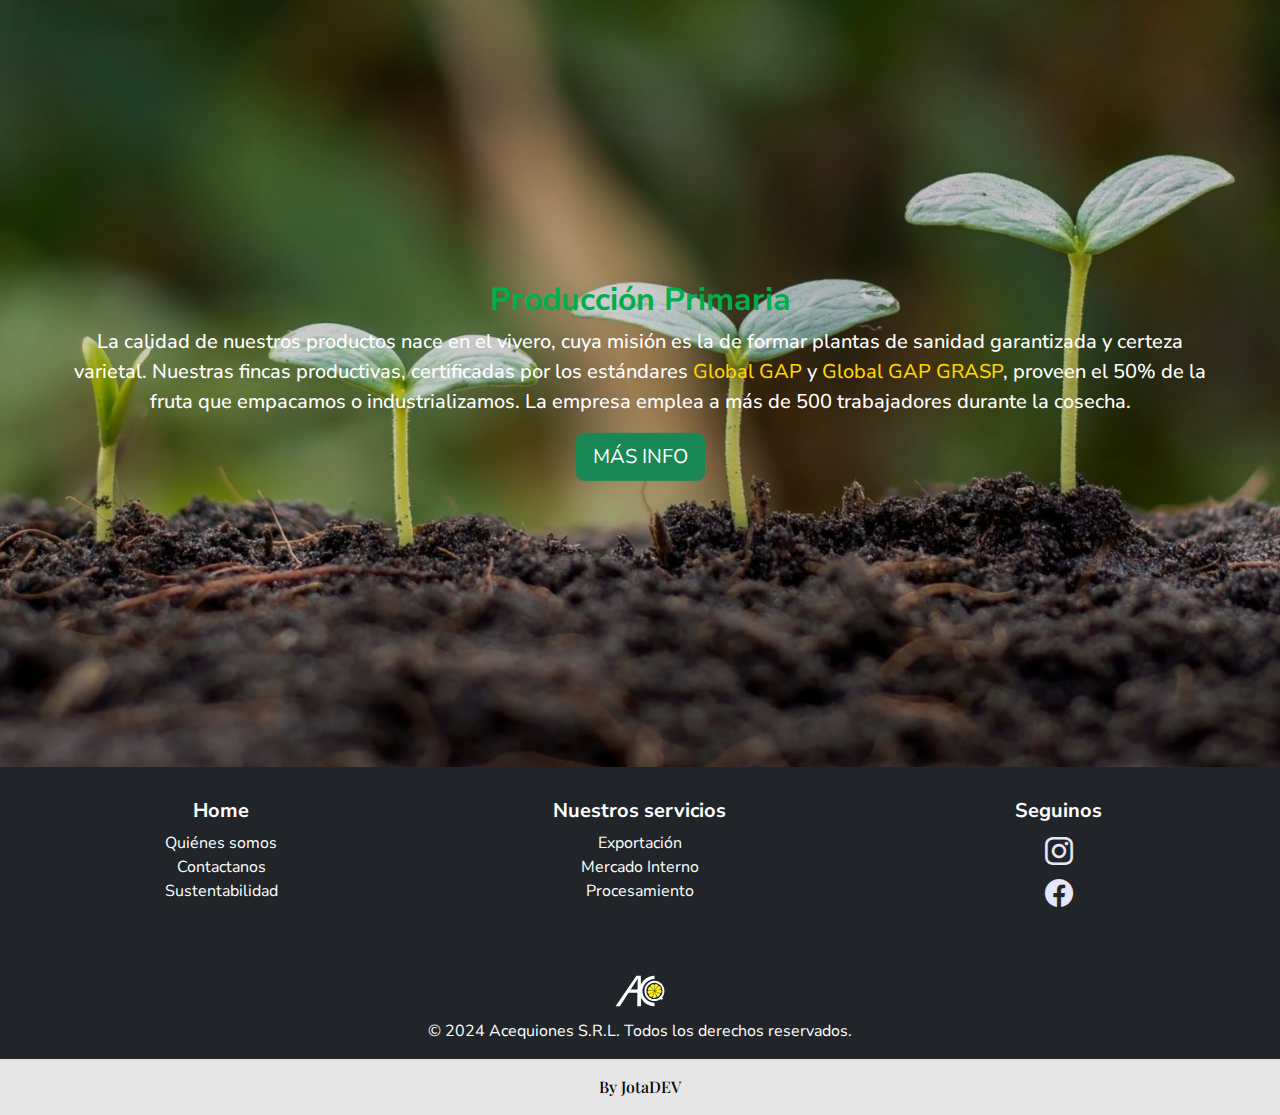
==== commit b1dff916: "Se realizo footer, y se agregaron estilos al index." ====
--- a/index.html
+++ b/index.html
@@ -47,6 +47,7 @@
               alt=""
               class="img-brand"
           /></a>
+
           <button
             class="navbar-toggler"
             type="button"
@@ -96,7 +97,7 @@
           <div class="carousel-inner">
             <article class="carousel-item active">
               <img
-                src="./assets/img/images-acequiones/campo-imagen3.jpeg"
+                src="./assets/img/images-acequiones/fruta-limon2.jpeg"
                 class="d-block carousel-img"
                 alt="Campo de limones"
               />
@@ -139,7 +140,7 @@
       <section class="section-2">
         <article class="container py-5">
           <h3 class="h2 text-center">Desde 2019 produciendo la mejor fruta</h3>
-          <p class="lead">
+          <p class="lead fw-medium">
             En nuestra empresa, cada limón es una joya de frescura y calidad,
             seleccionado con el máximo cuidado para ofrecer lo mejor a nuestros
             clientes. Cultivados en campos con condiciones perfectas, nuestros
@@ -219,15 +220,21 @@
           />
           <div class="text-center p-2 overflow">
             <h3 class="h2">Producción Primaria</h3>
-            <p class="lead">
+            <p class="lead fw-medium">
               La calidad de nuestros productos nace en el vivero, cuya misión es
               la de formar plantas de sanidad garantizada y certeza varietal.
               Nuestras fincas productivas, certificadas por los estándares
-              <a href="https://www.globalgap.org/" class="amarillo-limon"
+              <a
+                href="https://www.globalgap.org/"
+                target="_blank"
+                class="amarillo-limon"
                 >Global GAP</a
               >
               y
-              <a href="https://www.globalgap.org/" class="amarillo-limon"
+              <a
+                href="https://www.globalgap.org/"
+                target="_blank"
+                class="amarillo-limon"
                 >Global GAP GRASP</a
               >, proveen el 50% de la fruta que empacamos o industrializamos. La
               empresa emplea a más de 500 trabajadores durante la cosecha.
@@ -238,7 +245,6 @@
           </div>
         </article>
       </section>
-      <section></section>
       <a
         href="https://wa.me/543813994145?text=Hola%20quiero%20realizar%20una%20consulta%20acerca%20de:"
         target="_blank"
@@ -246,40 +252,72 @@
       ></a>
     </main>
     <footer class="bg-dark text-white">
-      <section class="container-fluid">
+      <section class="container-fluid p-4">
         <div class="row">
-          <article class="col-12 col-md-4 col-lg-4 border border-danger">
-            <div class="">
+          <article class="col-12 col-md-4 col-lg-4 text-center p-2">
+            <div>
               <ul class="list-unstyled">
-                <h5 class="fw-bold">Nuestros servicios</h5>
-                <li>Exportación</li>
-                <li>Mercado Interno</li>
-                <li>Procesamiento</li>
+                <h5 class="fw-bold">Home</h5>
+                <li><a href="./assets/pages/sobre-nosotros.html" class="links-footer">Quiénes somos</a></li>
+                <li><a href="./assets/pages/contact.html" class="links-footer">Contactanos</a></li>
+                <li><a href="./assets/pages/sustentabilidad.html" class="links-footer">Sustentabilidad</a></li>
               </ul>
             </div>
           </article>
-          <article class="col-12 col-md-4 col-lg-4 border border-danger">
-            <div class="">
+          <article class="col-12 col-md-4 col-lg-4 text-center p-2">
+            <div>
               <ul class="list-unstyled">
-                <h5 class="fw-bold">Argentina</h5>
-                <li>Exportación</li>
-                <li>Mercado Interno</li>
-                <li>Procesamiento</li>
+                <h5 class="fw-bold">Nuestros servicios</h5>
+                <li><a href="./assets/pages/contact.html" class="links-footer">Exportación</a></li>
+                <li><a href="./assets/pages/contact.html" class="links-footer">Mercado Interno</a></li>
+                <li><a href="./assets/pages/contact.html" class="links-footer">Procesamiento</a></li>
               </ul>
             </div>
           </article>
-          <article class="col-12 col-md-4 col-lg-4 border border-danger">
+          <article class="col-12 col-md-4 col-lg-4 text-center p-2">
             <div class="">
               <ul class="list-unstyled">
-                <h5 class="fw-bold">Nuestros servicios</h5>
-                <li>Exportación</li>
-                <li>Mercado Interno</li>
-                <li>Procesamiento</li>
+                <h5 class="fw-bold">Seguinos</h5>
+                <li>
+                  <a
+                    href="https://www.instagram.com/acequiones?igsh=MW5jNmI4MHB5dmI4eg==" target="_blank"
+                    class="bi bi-instagram lavanda fs-3"
+                  ></a>
+                </li>
+                <li>
+                  <a
+                    href="https://www.facebook.com/people/Unifrutti-Argentina/100063048410912/" target="_blank"
+                    class="bi bi-facebook lavanda fs-3"
+                  ></a>
+                </li>
               </ul>
             </div>
           </article>
         </div>
       </section>
+      <section>
+        <article class="text-center py-2">
+          <a href="./index.html">
+            <img
+              src="./assets/img/logos/logo-blanco-svg.svg"
+              alt="logo Acequiones"
+              class="img-brand"
+            />
+          </a>
+          <p class="my-2">
+            &copy; 2024 Acequiones S.R.L. Todos los derechos reservados.
+          </p>
+        </article>
+      </section>
+      <article class="pb-3 bg-footer-dev">
+        <a
+          href="https://www.linkedin.com/in/joalvarezdominguez/"
+          class="mt-3 brand-dev"
+          target="_blank"
+        >
+          By JotaDEV
+        </a>
+      </article>
     </footer>
     <script
       src="https://cdn.jsdelivr.net/npm/bootstrap@5.3.3/dist/js/bootstrap.bundle.min.js"
--- a/assets/css/style.css
+++ b/assets/css/style.css
@@ -1,3 +1,5 @@
+@import url("https://fonts.googleapis.com/css2?family=Playfair+Display:ital,wght@0,400..900;1,400..900&display=swap");
+
 * {
   margin: 0;
   padding: 0;
@@ -10,11 +12,13 @@
   --amarillo-limon: #ffd500;
   --blanco: #ffffff;
   --gris-claro: #e5e5e5;
+  --lavanda: #e6e6fa;
 }
 
 /* Colores principales */
 .amarillo-limon {
   color: #ffd500;
+  transition-duration: 0.2s;
 }
 
 .amarillo-limon:hover {
@@ -23,12 +27,19 @@
 
 .verde-lima {
   color: #a8e06a;
+  transition-duration: 0.2s;
+}
+
+.verde-lima:hover {
+  color: #94d648;
 }
 
 .verde-oscuro {
   color: #00ae4d;
 }
-
+.lavanda {
+  color: var(--lavanda);
+}
 body {
   font-family: "Nunito Sans", sans-serif;
   -webkit-font-smoothing: antialiased;
@@ -66,9 +77,15 @@
 }
 
 .img-brand {
-  width:auto;
+  width: auto;
   max-width: 100%;
   max-height: 40px;
+  transition-duration: 400ms;
+}
+
+.img-brand:hover {
+  transform: scale(1.2);
+  transition-duration: 400ms;
 }
 /* Estilos del carousel */
 .carousel-img {
@@ -235,7 +252,6 @@
   color: white;
   letter-spacing: 3px;
 }
-
 
 .contact-bg {
   background-image: url("../img/contact-img.jpg");
@@ -350,6 +366,35 @@
   z-index: 11;
 }
 
+/* Footer */
+.links-footer {
+  text-decoration: none;
+  color: var(--blanco);
+transition-duration: 0.2s;
+}
+.links-footer:hover {
+color: var(--gris-claro);
+}
+
+
+.brand-dev {
+  font-family: "Playfair Display", serif;
+  font-optical-sizing: auto;
+  font-weight: 500;
+  font-style: normal;
+  text-decoration: none;
+  color: #000;
+
+}
+.brand-dev:hover {
+  color:#292929;
+}
+.bg-footer-dev {
+  background-color: var(--gris-claro);
+  display: flex;
+  align-items: center;
+  justify-content: center;
+}
 /* Media queries correspondientes */
 
 @media (max-width: 768px) {
@@ -367,6 +412,9 @@
   }
   .mapaAcequiones {
     height: 175px;
+  }
+  .img-brand:hover {
+    transform: none;
   }
 }
 
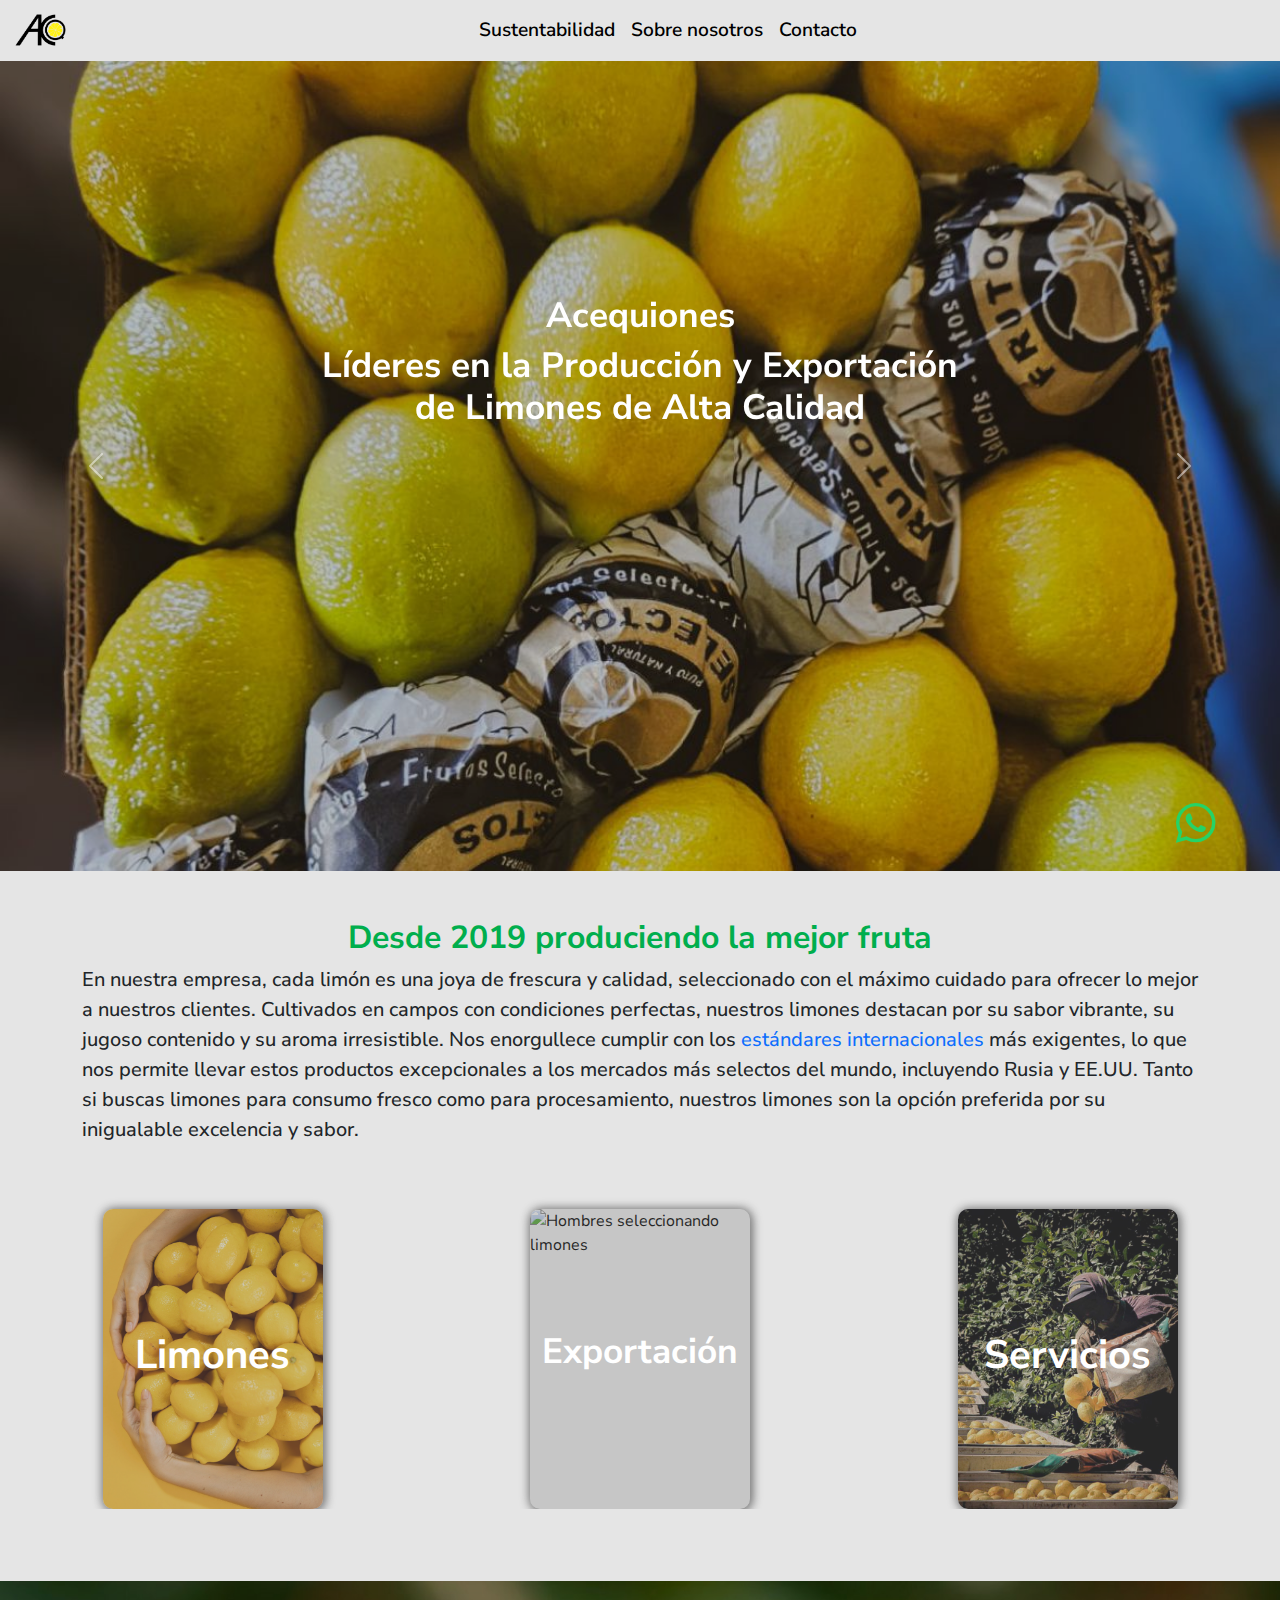
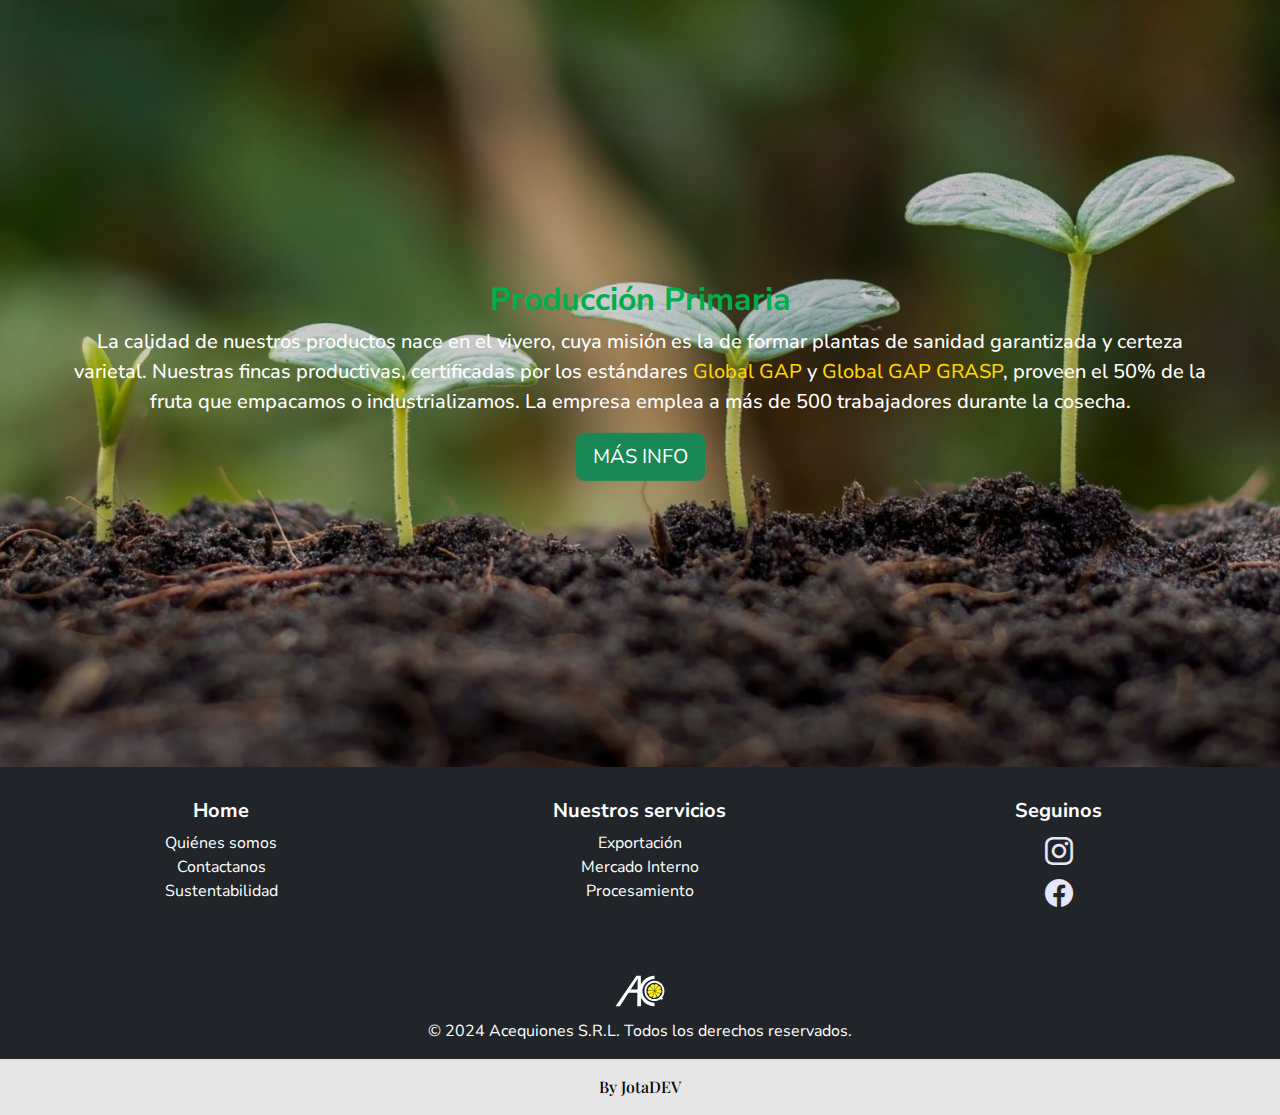
==== commit 9d5528fe: "se modifico el archivo robots.txt y sitemap.xml, ademas se cambio el estilo de la pagina de contacto" ====
--- a/index.html
+++ b/index.html
@@ -12,6 +12,18 @@
       name="description"
       content="Acequiones es una empresa líder en la exportación de limones frescos de alta calidad. Proveemos limones premium desde Argentina a mercados internacionales como EE.UU. y Rusia, garantizando frescura y sabor natural en cada envío."
     />
+
+    <meta property="og:title" content="Acequiones - Exportación de Limones" />
+    <meta
+      property="og:description"
+      content="Producimos y exportamos los mejores limones. Conoce más sobre Acequiones."
+    />
+    <meta
+      property="og:image"
+      content="https://acequiones.netlify.app/assets/img/logos/logo-blanco-png.png
+      "
+    />
+    <meta property="og:url" content="https://acequiones.netlify.app/" />
 
     <link
       rel="icon"
@@ -258,9 +270,25 @@
             <div>
               <ul class="list-unstyled">
                 <h5 class="fw-bold">Home</h5>
-                <li><a href="./assets/pages/sobre-nosotros.html" class="links-footer">Quiénes somos</a></li>
-                <li><a href="./assets/pages/contact.html" class="links-footer">Contactanos</a></li>
-                <li><a href="./assets/pages/sustentabilidad.html" class="links-footer">Sustentabilidad</a></li>
+                <li>
+                  <a
+                    href="./assets/pages/sobre-nosotros.html"
+                    class="links-footer"
+                    >Quiénes somos</a
+                  >
+                </li>
+                <li>
+                  <a href="./assets/pages/contact.html" class="links-footer"
+                    >Contactanos</a
+                  >
+                </li>
+                <li>
+                  <a
+                    href="./assets/pages/sustentabilidad.html"
+                    class="links-footer"
+                    >Sustentabilidad</a
+                  >
+                </li>
               </ul>
             </div>
           </article>
@@ -268,9 +296,21 @@
             <div>
               <ul class="list-unstyled">
                 <h5 class="fw-bold">Nuestros servicios</h5>
-                <li><a href="./assets/pages/contact.html" class="links-footer">Exportación</a></li>
-                <li><a href="./assets/pages/contact.html" class="links-footer">Mercado Interno</a></li>
-                <li><a href="./assets/pages/contact.html" class="links-footer">Procesamiento</a></li>
+                <li>
+                  <a href="./assets/pages/contact.html" class="links-footer"
+                    >Exportación</a
+                  >
+                </li>
+                <li>
+                  <a href="./assets/pages/contact.html" class="links-footer"
+                    >Mercado Interno</a
+                  >
+                </li>
+                <li>
+                  <a href="./assets/pages/contact.html" class="links-footer"
+                    >Procesamiento</a
+                  >
+                </li>
               </ul>
             </div>
           </article>
@@ -280,13 +320,15 @@
                 <h5 class="fw-bold">Seguinos</h5>
                 <li>
                   <a
-                    href="https://www.instagram.com/acequiones?igsh=MW5jNmI4MHB5dmI4eg==" target="_blank"
+                    href="https://www.instagram.com/acequiones?igsh=MW5jNmI4MHB5dmI4eg=="
+                    target="_blank"
                     class="bi bi-instagram lavanda fs-3"
                   ></a>
                 </li>
                 <li>
                   <a
-                    href="https://www.facebook.com/people/Unifrutti-Argentina/100063048410912/" target="_blank"
+                    href="https://www.facebook.com/people/Unifrutti-Argentina/100063048410912/"
+                    target="_blank"
                     class="bi bi-facebook lavanda fs-3"
                   ></a>
                 </li>
--- a/assets/css/style.css
+++ b/assets/css/style.css
@@ -248,10 +248,20 @@
 
 /* Estilos de la pagina de contacto */
 
-.contacto-titulo {
+.contacto {
   color: white;
-  letter-spacing: 3px;
-}
+  opacity: 1;
+}
+.contacto-link {
+  text-decoration: none;
+  color:var(--blanco);
+  transition-duration: 0.2s;
+
+}
+.contacto-link:hover {
+  color:var(--amarillo-limon)
+}
+
 
 .contact-bg {
   background-image: url("../img/contact-img.jpg");
@@ -286,7 +296,7 @@
 .mapaAcequiones {
   border: 0;
   width: 100%;
-  height: 380px;
+  height: 330px;
   border-radius: 8px;
   filter: brightness(80%);
   transition-duration: 0.3s;
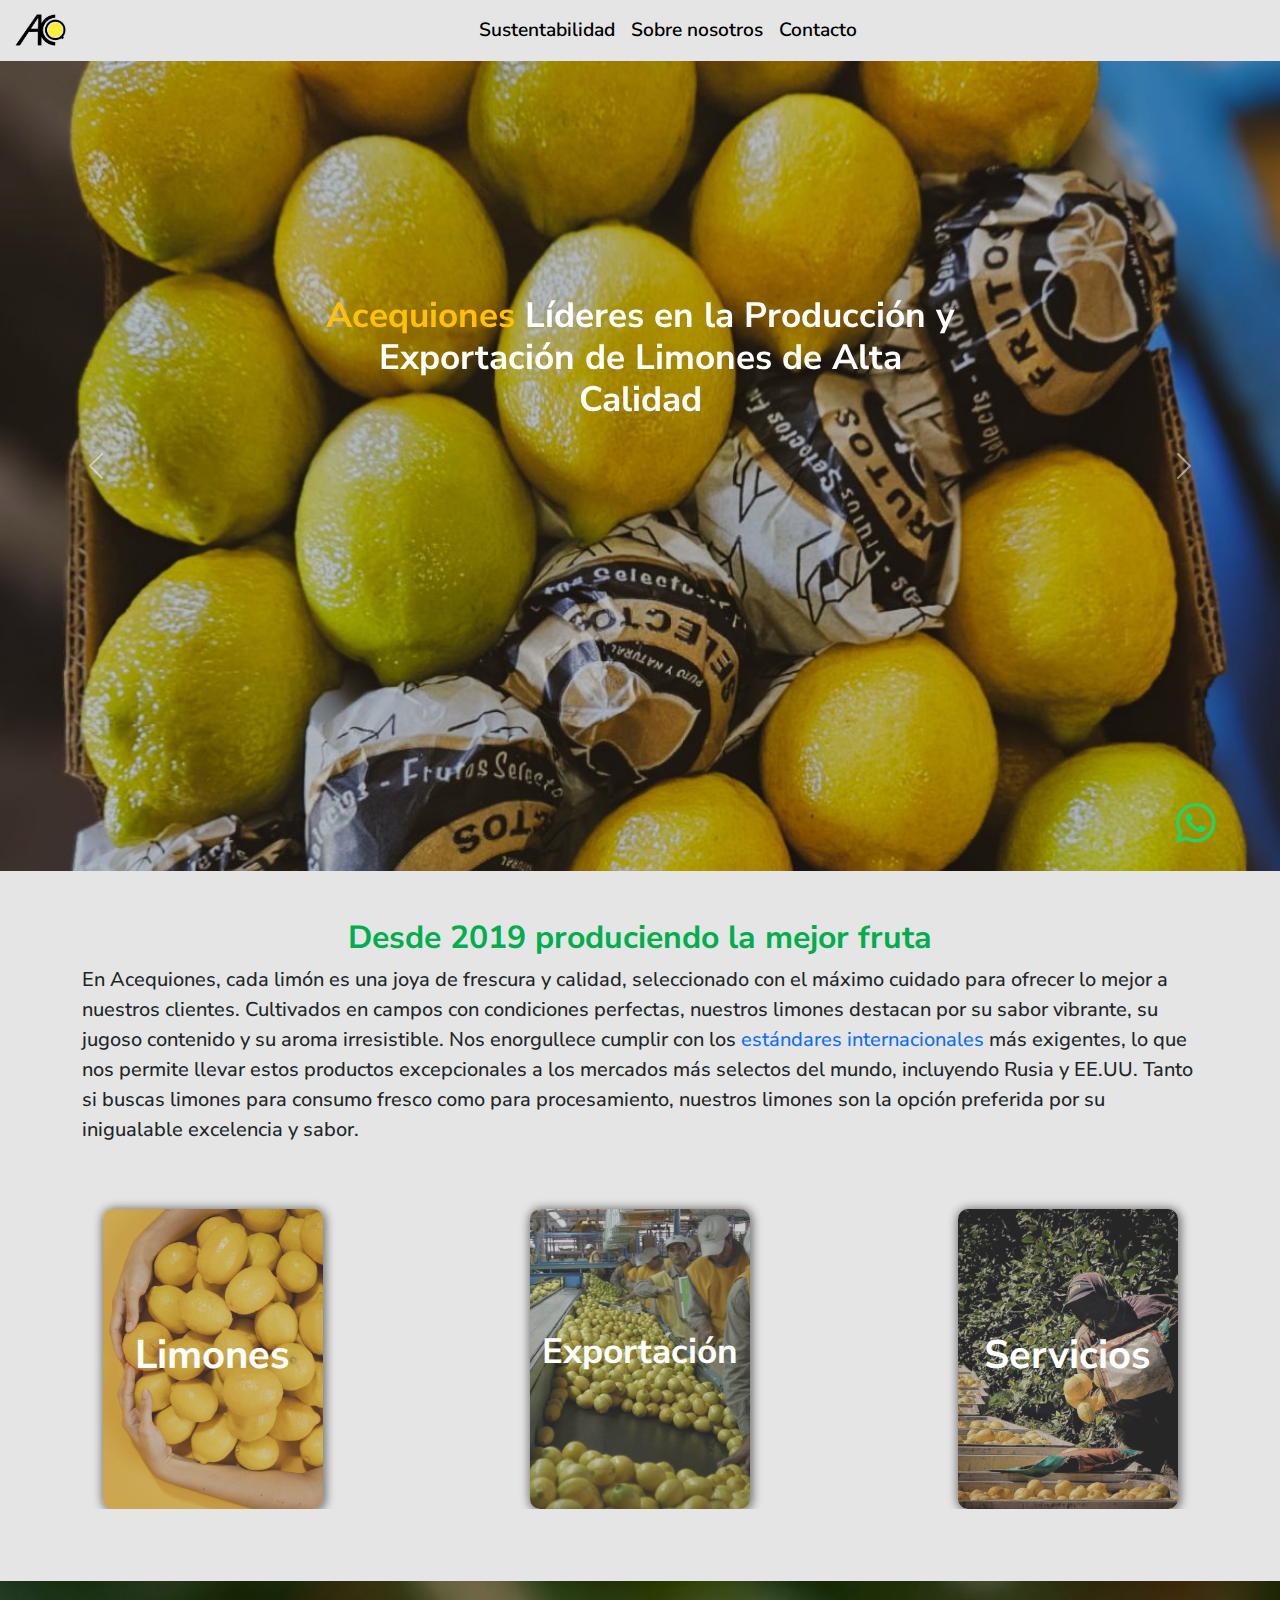
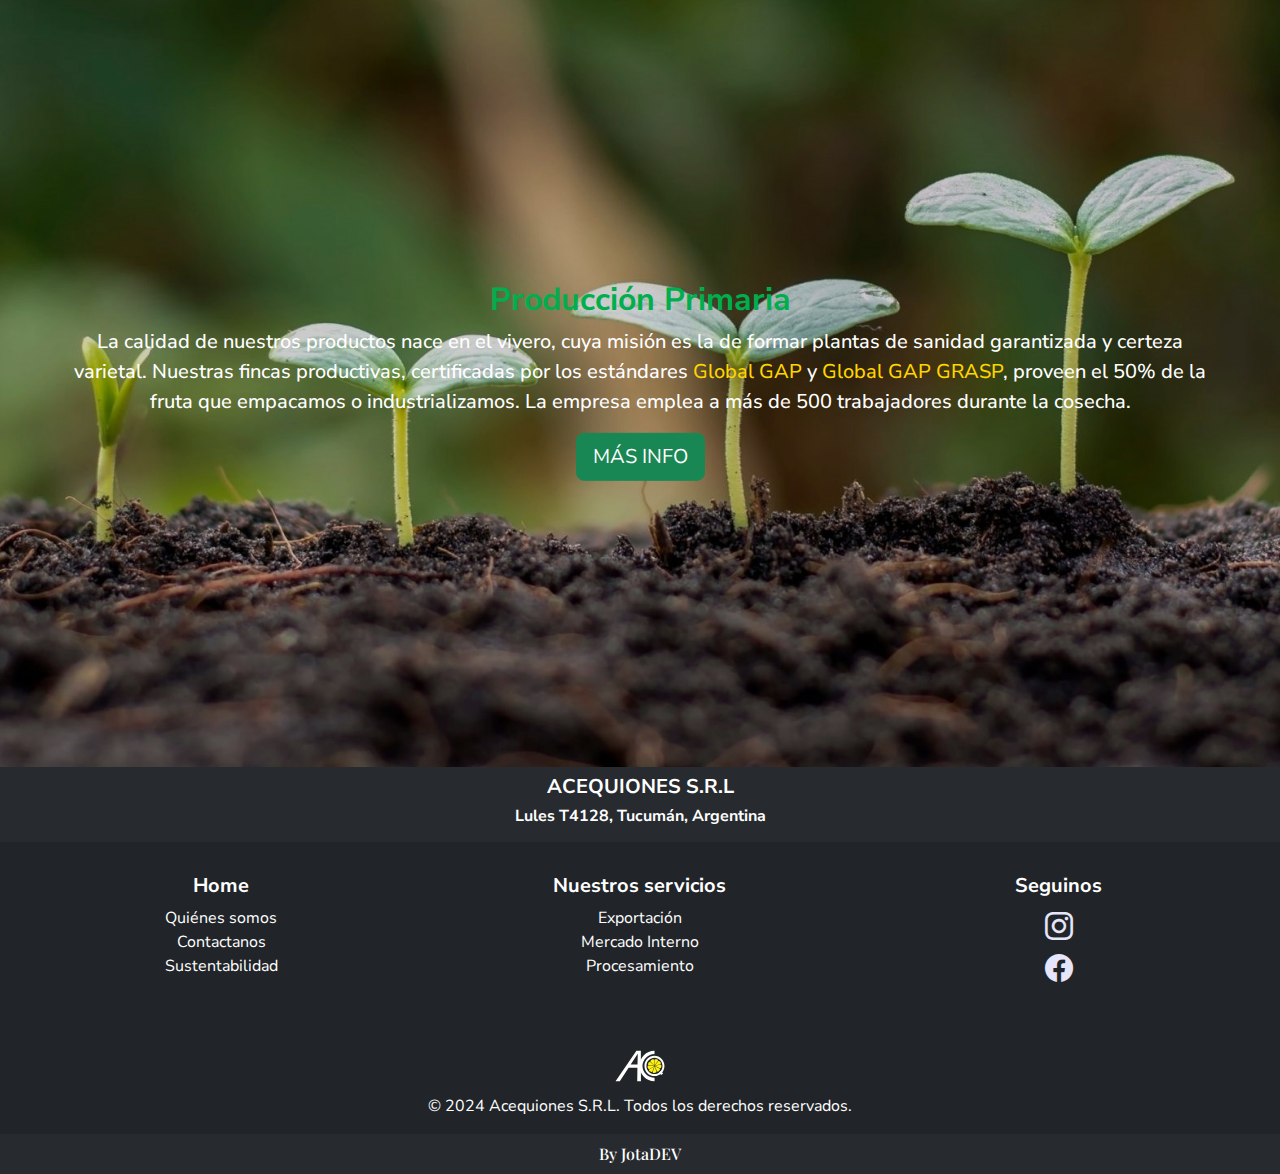
==== commit 33d3bbde: "Se corrigio el footer, una etiqueta meta y se implementaron algunas cuestiones de SEO" ====
--- a/index.html
+++ b/index.html
@@ -10,7 +10,7 @@
     />
     <meta
       name="description"
-      content="Acequiones es una empresa líder en la exportación de limones frescos de alta calidad. Proveemos limones premium desde Argentina a mercados internacionales como EE.UU. y Rusia, garantizando frescura y sabor natural en cada envío."
+      content="Somos líderes en la exportación de limones frescos de alta calidad. Proveemos limones premium desde Argentina a mercados internacionales como EE.UU. y Rusia, garantizando calidad en cada envío."
     />
 
     <meta property="og:title" content="Acequiones - Exportación de Limones" />
@@ -56,7 +56,7 @@
           <a href="./index.html">
             <img
               src="./assets/img/logos/logo-negro-png.png"
-              alt=""
+              alt="logo negro de Acequiones"
               class="img-brand"
           /></a>
 
@@ -122,11 +122,10 @@
               />
             </article>
             <div class="carousel-caption">
-              <h1 class="titulo-principal">Acequiones</h1>
-              <h2 class="titulo-principal lead">
-                Líderes en la Producción y Exportación de Limones de Alta
-                Calidad
-              </h2>
+              <h1 class="titulo-principal">
+                <span class="text-warning">Acequiones</span> Líderes en la
+                Producción y Exportación de Limones de Alta Calidad
+              </h1>
             </div>
           </div>
           <button
@@ -153,7 +152,7 @@
         <article class="container py-5">
           <h3 class="h2 text-center">Desde 2019 produciendo la mejor fruta</h3>
           <p class="lead fw-medium">
-            En nuestra empresa, cada limón es una joya de frescura y calidad,
+            En Acequiones, cada limón es una joya de frescura y calidad,
             seleccionado con el máximo cuidado para ofrecer lo mejor a nuestros
             clientes. Cultivados en campos con condiciones perfectas, nuestros
             limones destacan por su sabor vibrante, su jugoso contenido y su
@@ -264,6 +263,10 @@
       ></a>
     </main>
     <footer class="bg-dark text-white">
+      <section class="py-2 bg-footer-dev">
+        <p class="text-center text-white fw-bold h5">ACEQUIONES S.R.L</p>
+        <p class="text-center text-white fw-bold h6">Lules T4128, Tucumán, Argentina</p>
+      </section>
       <section class="container-fluid p-4">
         <div class="row">
           <article class="col-12 col-md-4 col-lg-4 text-center p-2">
@@ -351,10 +354,10 @@
           </p>
         </article>
       </section>
-      <article class="pb-3 bg-footer-dev">
+      <article class="pb-2 bg-footer-dev">
         <a
           href="https://www.linkedin.com/in/joalvarezdominguez/"
-          class="mt-3 brand-dev"
+          class="mt-2 brand-dev"
           target="_blank"
         >
           By JotaDEV
--- a/assets/css/style.css
+++ b/assets/css/style.css
@@ -254,14 +254,12 @@
 }
 .contacto-link {
   text-decoration: none;
-  color:var(--blanco);
+  color: var(--blanco);
   transition-duration: 0.2s;
-
 }
 .contacto-link:hover {
-  color:var(--amarillo-limon)
-}
-
+  color: var(--amarillo-limon);
+}
 
 .contact-bg {
   background-image: url("../img/contact-img.jpg");
@@ -285,7 +283,6 @@
   box-shadow: none;
 }
 
-/* Pagina de contacto */
 .text-area-consulta {
   resize: none;
   max-height: 80px !important;
@@ -316,6 +313,12 @@
   padding: 3rem;
 }
 
+.contact-mobile {
+  display: flex;
+  justify-content: center;
+  align-items: center;
+  width: 100%;
+}
 /* Boton de submit de formulario de contacto */
 
 .btn-contacto {
@@ -380,12 +383,11 @@
 .links-footer {
   text-decoration: none;
   color: var(--blanco);
-transition-duration: 0.2s;
+  transition-duration: 0.2s;
 }
 .links-footer:hover {
-color: var(--gris-claro);
-}
-
+  color: var(--gris-claro);
+}
 
 .brand-dev {
   font-family: "Playfair Display", serif;
@@ -393,17 +395,18 @@
   font-weight: 500;
   font-style: normal;
   text-decoration: none;
-  color: #000;
-
+  color: var(--blanco);
+  transition-duration: 0.2s;
 }
 .brand-dev:hover {
-  color:#292929;
+  color: var(--gris-claro);
 }
 .bg-footer-dev {
-  background-color: var(--gris-claro);
-  display: flex;
-  align-items: center;
-  justify-content: center;
+  background-color: #272b30;
+  display: flex;
+  align-items: center;
+  justify-content: center;
+  flex-direction: column;
 }
 /* Media queries correspondientes */
 
@@ -425,6 +428,12 @@
   }
   .img-brand:hover {
     transform: none;
+  }
+  .contact-mobile {
+    justify-content: flex-start;
+  }
+  .pad-mobile {
+    padding: 0px !important;
   }
 }
 
